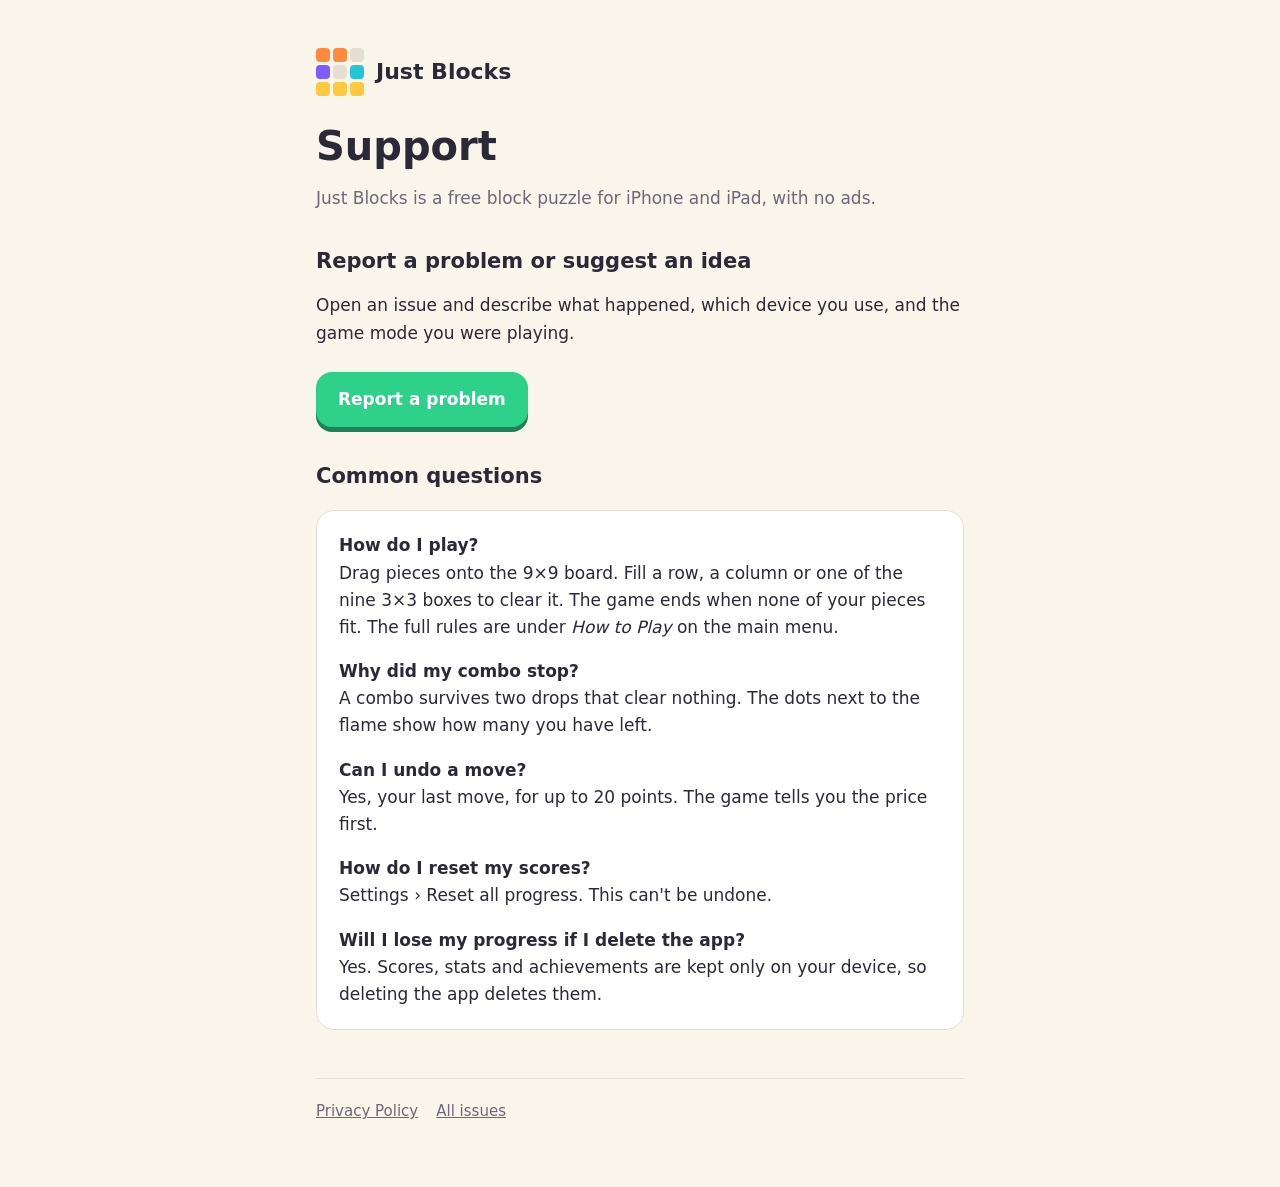
==== index.html @ c475c0a2 "Support and privacy pages for Just Blocks Co-Authored-By: Claude Opus 5 <noreply@anthropic.com>" ====
<!doctype html>
<html lang="en"><head><meta charset="utf-8"><meta name="viewport" content="width=device-width, initial-scale=1">
<title>Just Blocks Support</title><meta name="description" content="Help and contact for the Just Blocks puzzle game."><link rel="stylesheet" href="style.css"></head>
<body><main>
<div class="brand"><div class="logo" aria-hidden="true"><span class="o"></span><span class="o"></span><span></span><span class="p"></span><span></span><span class="t"></span><span class="y"></span><span class="y"></span><span class="y"></span></div><b>Just Blocks</b></div>
<h1>Support</h1>
<p class="muted">Just Blocks is a free block puzzle for iPhone and iPad, with no ads.</p>

<h2>Report a problem or suggest an idea</h2>
<p>Open an issue and describe what happened, which device you use, and the game mode you were playing.</p>
<a class="btn" href="https://github.com/Cobra86/blocks-app/issues/new">Report a problem</a>

<h2>Common questions</h2>
<div class="card">
<p><b>How do I play?</b><br>Drag pieces onto the 9×9 board. Fill a row, a column or one of the nine 3×3 boxes to clear it. The game ends when none of your pieces fit. The full rules are under <i>How to Play</i> on the main menu.</p>
<p><b>Why did my combo stop?</b><br>A combo survives two drops that clear nothing. The dots next to the flame show how many you have left.</p>
<p><b>Can I undo a move?</b><br>Yes, your last move, for up to 20 points. The game tells you the price first.</p>
<p><b>How do I reset my scores?</b><br>Settings › Reset all progress. This can't be undone.</p>
<p><b>Will I lose my progress if I delete the app?</b><br>Yes. Scores, stats and achievements are kept only on your device, so deleting the app deletes them.</p>
</div>

<nav><a href="privacy.html">Privacy Policy</a><a href="https://github.com/Cobra86/blocks-app/issues">All issues</a></nav>
</main></body></html>
---- style.css ----
:root { --paper:#FAF5EB; --card:#FFFFFF; --ink:#2B2938; --muted:#6B6878; --line:#E6DED1; --green:#2ED18A; --green-edge:#1D8256; }
@media (prefers-color-scheme: dark) { :root { --paper:#1B1A22; --card:#25232E; --ink:#F2EDE3; --muted:#A8A4B3; --line:#3A3746; } }
* { box-sizing: border-box; }
body { margin:0; background:var(--paper); color:var(--ink); font:17px/1.6 -apple-system, BlinkMacSystemFont, "SF Pro Text", system-ui, sans-serif; }
main { max-width:680px; margin:0 auto; padding:48px 16px 64px; }
.brand { display:flex; align-items:center; gap:12px; margin-bottom:28px; }
.logo { display:grid; grid-template-columns:repeat(3,14px); gap:3px; }
.logo span { width:14px; height:14px; border-radius:4px; background:var(--line); }
.logo .o{background:#FF8A3D}.logo .p{background:#7D5CFF}.logo .t{background:#21C7D6}.logo .y{background:#FFC93D}
.brand b { font:800 22px/1 ui-rounded, "SF Pro Rounded", system-ui, sans-serif; }
h1 { font:900 40px/1.1 ui-rounded, "SF Pro Rounded", system-ui, sans-serif; margin:0 0 8px; }
h2 { font:800 21px/1.3 ui-rounded, "SF Pro Rounded", system-ui, sans-serif; margin:36px 0 8px; }
p, li { color:var(--ink); } .muted { color:var(--muted); }
.card { background:var(--card); border:1px solid var(--line); border-radius:18px; padding:4px 22px; margin-top:20px; }
.btn { display:inline-block; margin-top:8px; padding:14px 22px; border-radius:16px; background:var(--green); color:#fff; font-weight:800; text-decoration:none; box-shadow:0 5px 0 var(--green-edge); }
a { color:inherit; }
nav { margin-top:48px; padding-top:20px; border-top:1px solid var(--line); font-size:15px; }
nav a { margin-right:18px; color:var(--muted); }
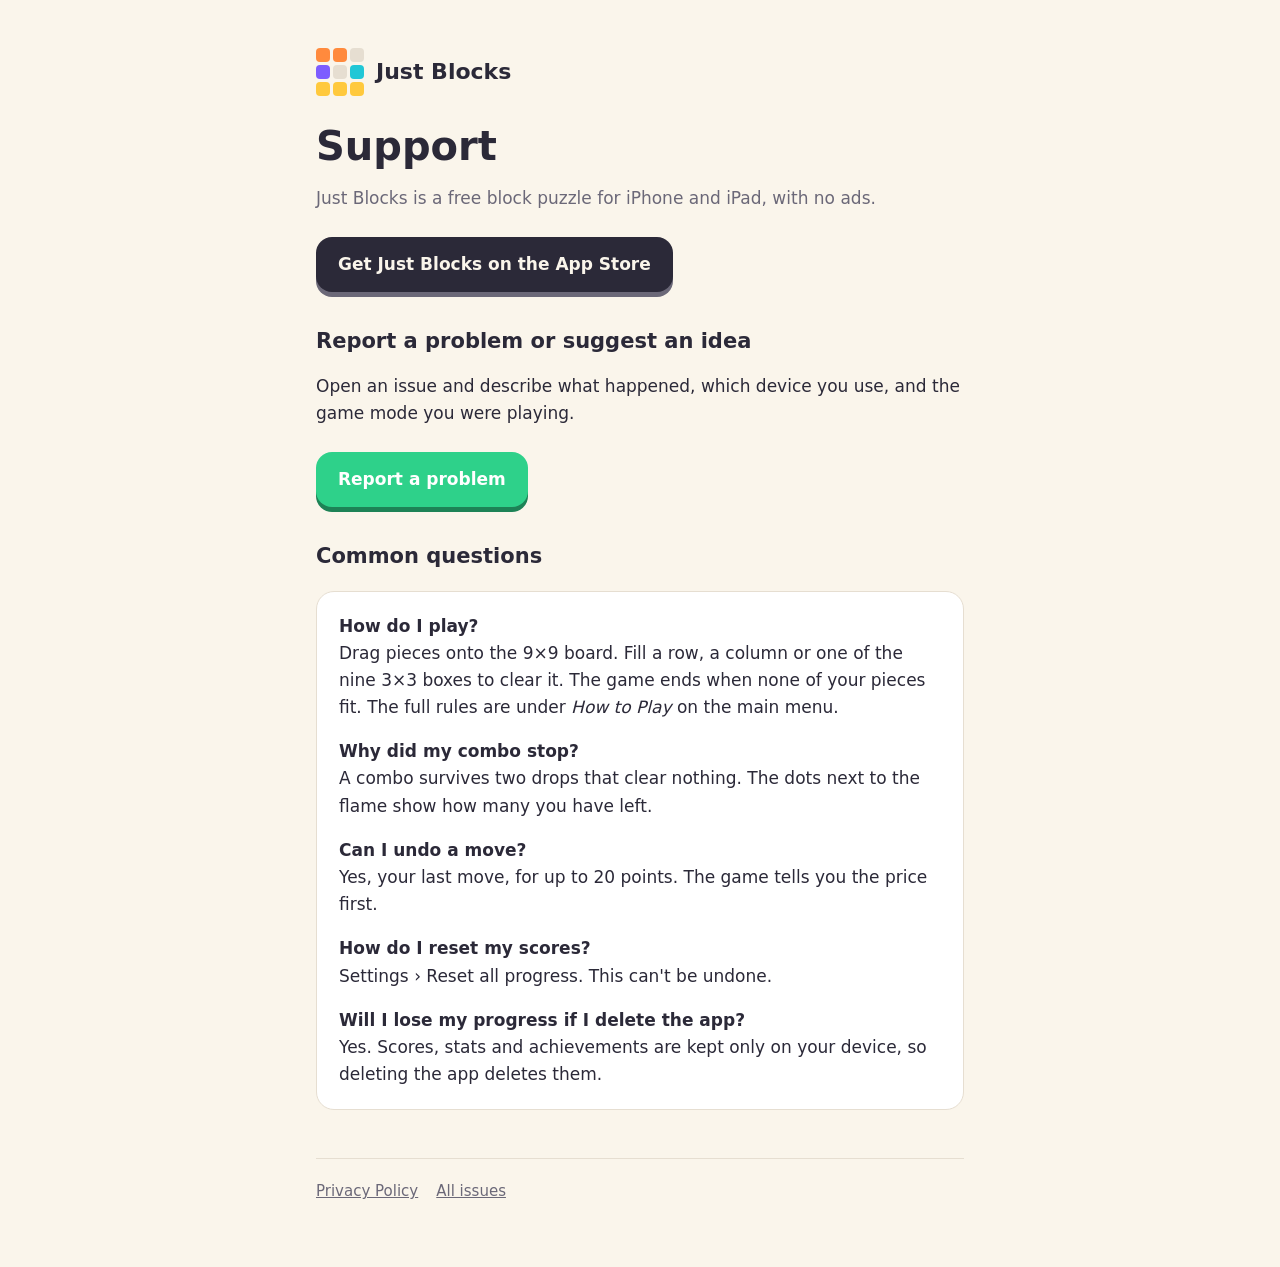
==== commit 87b231b8: "Link to Just Blocks on the App Store Co-Authored-By: Claude Opus 5.5 <noreply@anthropic.com>" ====
--- a/index.html
+++ b/index.html
@@ -5,6 +5,7 @@
 <div class="brand"><div class="logo" aria-hidden="true"><span class="o"></span><span class="o"></span><span></span><span class="p"></span><span></span><span class="t"></span><span class="y"></span><span class="y"></span><span class="y"></span></div><b>Just Blocks</b></div>
 <h1>Support</h1>
 <p class="muted">Just Blocks is a free block puzzle for iPhone and iPad, with no ads.</p>
+<a class="btn store" href="https://apps.apple.com/app/id6811601097">Get Just Blocks on the App Store</a>
 
 <h2>Report a problem or suggest an idea</h2>
 <p>Open an issue and describe what happened, which device you use, and the game mode you were playing.</p>
--- a/style.css
+++ b/style.css
@@ -13,6 +13,7 @@
 p, li { color:var(--ink); } .muted { color:var(--muted); }
 .card { background:var(--card); border:1px solid var(--line); border-radius:18px; padding:4px 22px; margin-top:20px; }
 .btn { display:inline-block; margin-top:8px; padding:14px 22px; border-radius:16px; background:var(--green); color:#fff; font-weight:800; text-decoration:none; box-shadow:0 5px 0 var(--green-edge); }
+.btn.store { background:var(--ink); color:var(--paper); box-shadow:0 5px 0 var(--muted); }
 a { color:inherit; }
 nav { margin-top:48px; padding-top:20px; border-top:1px solid var(--line); font-size:15px; }
 nav a { margin-right:18px; color:var(--muted); }
